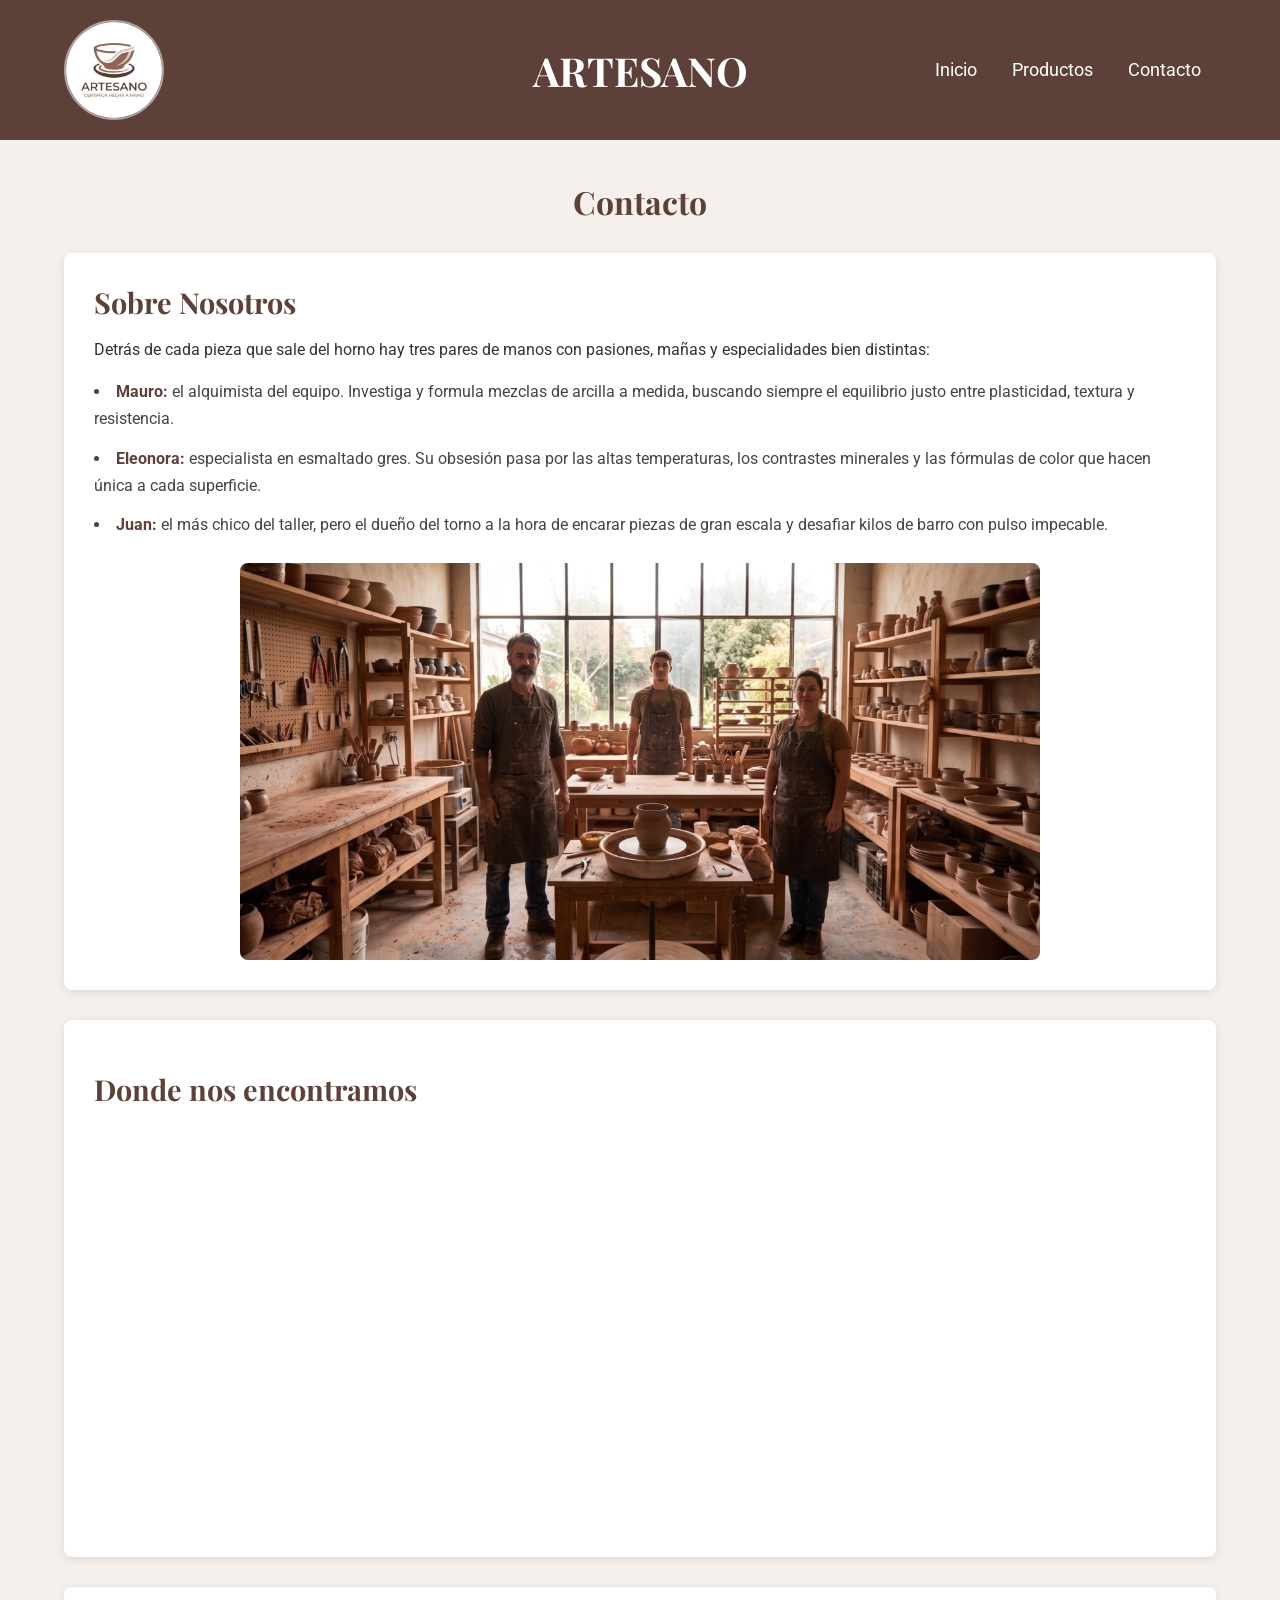
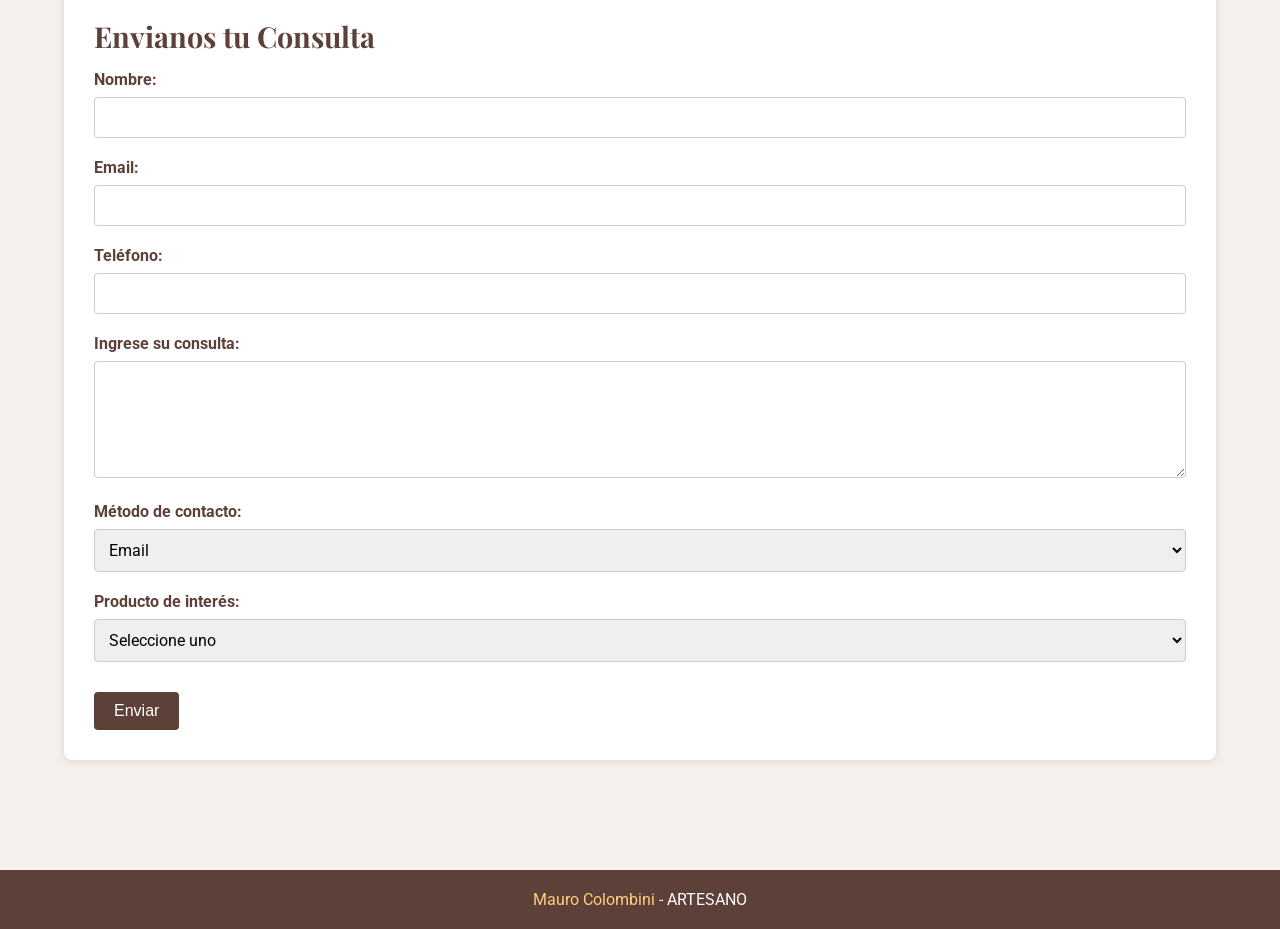
==== pages/contacto.html @ 2f99ccf8 "Primer commit" ====
<!DOCTYPE html>
<html lang="es">
<head>
    <meta charset="UTF-8">
    <meta name="viewport" content="width=device-width, initial-scale=1.0">
    <title>Contacto - Cerámica Artesanal</title>
    <link rel="preconnect" href="https://fonts.googleapis.com">
    <link rel="preconnect" href="https://fonts.gstatic.com" crossorigin>
    <link href="https://fonts.googleapis.com/css2?family=Playfair+Display:wght@400;700&family=Roboto:wght@400;700&display=swap" rel="stylesheet">
    <link rel="stylesheet" href="../css/styles.css">
</head>
<body>
<header class="site-header">
        <div class="site-header__container container">
            <a href="../index.html" class="site-header__logo-link">
                <img src="../img/logo.jpeg" alt="Logo de Cerámica Artesanal" class="site-header__logo">
            </a>
            <h1 class="site-header__title">ARTESANO</h1>
            <nav class="site-nav">
                <ul class="site-nav__list">
                    <li><a href="../index.html" class="site-nav__link">Inicio</a></li>
                    <li><a href="productos.html" class="site-nav__link">Productos</a></li>
                    <li><a href="contacto.html" class="site-nav__link">Contacto</a></li>
                </ul>
            </nav>
        </div>
    </header>

    <main class="site-main">
        <div class="container">
            <h2 class="section-title">Contacto</h2>

            <section class="info-section">
                <h3 class="info-section__title">Sobre Nosotros</h3>
                <p class="info-section__text">Detrás de cada pieza que sale del horno hay tres pares de manos con pasiones, mañas y especialidades bien distintas:</p>
                <ul class="equipo-lista">
                    <li>
                    <strong>Mauro:</strong> el alquimista del equipo. Investiga y formula mezclas de arcilla a medida, buscando siempre el equilibrio justo entre plasticidad, textura y resistencia.
                    </li>
                    <li>
                    <strong>Eleonora:</strong> especialista en esmaltado gres. Su obsesión pasa por las altas temperaturas, los contrastes minerales y las fórmulas de color que hacen única a cada superficie.
                    </li>
                    <li>
                    <strong>Juan:</strong> el más chico del taller, pero el dueño del torno a la hora de encarar piezas de gran escala y desafiar kilos de barro con pulso impecable.
                    </li>
                </ul>

                <img src="../img/taller_nosotros.jpeg" alt="Foto del taller con los tornos y las mesas de trabajo" class="info-section__image">
            </section>

            <section class="info-section">
                <div class="map-container">
                    <h3 class="info-section__title">Donde nos encontramos</h3>
                    <iframe 
                        class="map-container__iframe" 
                        src="https://maps.google.com/maps?q=Jorge+Newbery+3322,+CABA,+Buenos+Aires&t=&z=16&ie=UTF8&iwloc=&output=embed" 
                        allowfullscreen="" 
                        loading="lazy" 
                        referrerpolicy="no-referrer-when-downgrade">
                    </iframe>
                </div>
            </section>

            <section class="info-section">
                <h3 class="info-section__title">Envianos tu Consulta</h3>
                <form action="https://formspree.io/f/mrpbqqre" method="POST">
                    <div class="form-group">
                        <label class="form-group__label" for="nombre">Nombre:</label>
                        <input class="form-group__input" type="text" id="nombre" name="nombre" required>
                    </div>
                    <div class="form-group">
                        <label class="form-group__label" for="email">Email:</label>
                        <input class="form-group__input" type="email" id="email" name="email" required>
                    </div>
                    <div class="form-group">
                        <label class="form-group__label" for="telefono">Teléfono:</label>
                        <input class="form-group__input" type="tel" id="telefono" name="telefono">
                    </div>
                    <div class="form-group">
                        <label class="form-group__label" for="consulta">Ingrese su consulta:</label>
                        <textarea class="form-group__textarea" name="consulta" id="consulta" rows="5" cols="50" required></textarea>
                    </div>
                    <div class="form-group">
                        <label class="form-group__label" for="metodo-contacto">Método de contacto:</label>
                        <select class="form-group__select" name="metodo-contacto" id="metodo-contacto">
                            <option value="email">Email</option>
                            <option value="whatsapp">WhatsApp</option>
                            <option value="telefono">Teléfono</option>
                        </select>
                    </div>
                    <div class="form-group">
                        <label class="form-group__label" for="producto-interes">Producto de interés:</label>
                        <select class="form-group__select" name="producto-interes" id="producto-interes">
                            <option value="">Seleccione uno</option>
                            <option value="plato-gres">Plato en Gres</option>
                            <option value="taza-gres">Taza en Gres</option>
                            <option value="jarra">Jarra</option>
                            <option value="plato-decorativo">Plato Decorativo</option>
                            <option value="cenicero">Cenicero</option>
                            <option value="maceta">Maceta</option>
                            <option value="otro">Otro</option>
                        </select>
                    </div>
                    <button class="btn" type="submit" id="enviar" name="enviar">Enviar</button>
                </form>
            </section>
        </div>
    </main>

    <footer class="site-footer">
        <div class="container">
            <p><a href="mailto:mauroalexis@gmail.com" class="site-footer__link">Mauro Colombini</a> - ARTESANO</p>
        </div>
    </footer>
</body>
</html>
---- css/styles.css ----
/* ========================================
   RESET Y ESTILOS BASE
======================================== */
* {
    margin: 0;
    padding: 0;
    box-sizing: border-box;
}

body {
    font-family: 'Roboto', sans-serif;
    font-size: 16px;
    color: #333333;
    background-color: #f5f0eb;
}

h1, h2, h3 {
    font-family: 'Playfair Display', serif;
}

/* ========================================
   LAYOUT GENERAL - CONTENEDOR
   Usado en header, main y footer para centrar y limitar ancho
======================================== */
.container {
    width: 90%;
    max-width: 1200px;
    margin: 0 auto;
}

/* ========================================
   HEADER
   Barra superior con logo, título y navegación
======================================== */
.site-header {
    background-color: #5d4037;
    color: white;
    padding: 20px 0;
    /* Fijo al hacer scroll */
    position: sticky;
    top: 0;
    z-index: 100;
}

/* Contenedor flex del header: logo | título | nav */
.site-header__container {
    display: flex;
    flex-wrap: wrap;
    align-items: center;
    justify-content: space-between;
    gap: 20px;
}

/* Enlace que envuelve el logo - lleva a index.html */
.site-header__logo-link {
    flex: 1;
    display: flex;
    align-items: center;
    text-decoration: none;
    color: white;
}

/* Imagen del logo - circular con borde */
.site-header__logo {
    width: 100px;
    height: 100px;
    border-radius: 50%;
    object-fit: cover;
    border: 2px solid rgba(255, 255, 255, 0.5);
}

/* Título del sitio (nombre de la marca) */
.site-header__title {
    font-size: 2.5rem;
    margin: 0;
}

/* Navegación principal */
.site-nav {
    flex: 1;
}

.site-nav__list {
    display: flex;
    justify-content: flex-end;
    gap: 5px;
    list-style: none;
}

.site-nav__link {
    text-decoration: none;
    color: white;
    font-size: 1.1rem;
    padding: 8px 15px;
    border-radius: 4px;
    transition: background-color 0.3s;
}

.site-nav__link:hover {
    background-color: #8d6e63;
    cursor: pointer;
}

/* ========================================
   MAIN - ÁREA PRINCIPAL DE CONTENIDO
======================================== */
.site-main {
    padding: 40px 0;
    min-height: 70vh;
}

/* ========================================
   PORTADA / HERO (solo index.html)
   Sección de bienvenida con título y subtítulo
======================================== */
.portada {
    background-color: #8d6e63;
    color: white;
    text-align: center;
    padding: 60px 20px;
    margin-bottom: 40px;
    border-radius: 8px;
}

.portada__title {
    font-size: 2.5rem;
    margin-bottom: 15px;
}

.portada__subtitle {
    font-size: 1.2rem;
    font-family: 'Roboto', sans-serif;
    max-width: 600px;
    margin: 0 auto;
}

/* ========================================
   SECCIONES Y TÍTULOS DE SECCIÓN
======================================== */
.section-title {
    text-align: center;
    font-size: 2rem;
    color: #5d4037;
    margin-bottom: 30px;
}

.products-section {
    margin-bottom: 40px;
}

/* ========================================
   TARJETAS / CARDS - PRODUCTOS
   Grid de productos con imagen, info y botón
======================================== */
.cards {
    display: flex;
    flex-wrap: wrap;
    justify-content: center;
    gap: 25px;
    margin-bottom: 40px;
}

.card {
    background-color: white;
    border-radius: 8px;
    overflow: hidden;
    width: 300px;
    box-shadow: 0 2px 8px rgba(0, 0, 0, 0.1);
}

.card__image {
    width: 100%;
    height: 200px;
    object-fit: cover;
    background-color: #d7ccc8;
    display: block;
    border-radius: 8px 8px 0 0;
}

.card__content {
    display: flex;
    flex-direction: column;
    align-items: center;
    padding: 20px;
}

.card__title {
    color: #5d4037;
    margin-bottom: 10px;
    font-size: 1.3rem;
}

.card__description {
    color: #666666;
    margin-bottom: 15px;
    line-height: 1.5;
}

.card__price {
    color: #2e7d32;
    font-weight: bold;
    font-size: 1.3rem;
}

/* ========================================
   BOTONES
======================================== */
.btn {
    display: inline-block;
    background-color: #5d4037;
    color: white;
    padding: 10px 20px;
    text-decoration: none;
    border-radius: 4px;
    border: none;
    cursor: pointer;
    font-size: 1rem;
    margin-top: 10px;
}

.btn:hover {
    background-color: #3e2723;
}

/* Botón deshabilitado (sin stock) */
.btn--disabled,
.btn--disabled:hover {
    background-color: #bdbdbd;
    color: #757575;
    pointer-events: none;
}

/* ========================================
   SECCIONES INFORMATIVAS (info-section)
   Bloques con fondo blanco, sombra y padding
   Usados en: sobre taller, mapa, formulario, equipo
======================================== */
.info-section {
    background-color: white;
    padding: 30px;
    border-radius: 8px;
    margin-bottom: 30px;
    box-shadow: 0 2px 8px rgba(0, 0, 0, 0.1);
}

.info-section__title {
    color: #5d4037;
    margin-bottom: 15px;
    font-size: 1.8rem;
}

.info-section__text {
    line-height: 1.7;
    margin-bottom: 15px;
}

.info-section__image {
    width: 100%;
    max-width: 800px;
    border-radius: 8px;
    margin-top: 25px;
    margin-left: auto;
    margin-right: auto;
    background-color: #d7ccc8;
    display: block;
}

/* ========================================
   MAPA - CONTENEDOR DE IFRAME
======================================== */
.map-container {
    margin-top: 20px;
    border-radius: 8px;
    overflow: hidden;
}

.map-container__iframe {
    width: 100%;
    height: 400px;
    border: none;
    border-radius: 8px;
}

/* ========================================
   TABLA DE PRODUCTOS (productos.html)
======================================== */
.products-table {
    width: 100%;
    border-collapse: collapse;
    margin: 20px 0;
    background-color: white;
    border-radius: 8px;
    overflow: hidden;
    box-shadow: 0 2px 8px rgba(0, 0, 0, 0.1);
}

.products-table th {
    background-color: #5d4037;
    color: white;
    padding: 15px;
    text-align: left;
    font-size: 1.1rem;
}

.products-table td {
    padding: 12px 15px;
    border-bottom: 1px solid #e0e0e0;
}

.products-table tr:hover {
    background-color: #efebe9;
}

.products-table .stock-yes {
    color: #2e7d32;
    font-weight: bold;
}

.products-table .stock-no {
    color: #c62828;
    font-weight: bold;
}

/* ========================================
   FORMULARIO DE CONTACTO (contacto.html)
======================================== */
.contact-form {
    background-color: white;
    padding: 30px;
    border-radius: 8px;
    box-shadow: 0 2px 8px rgba(0, 0, 0, 0.1);
    max-width: 600px;
    margin: 0 auto;
}

.form-group {
    margin-bottom: 20px;
}

.form-group__label {
    display: block;
    margin-bottom: 8px;
    font-weight: bold;
    color: #5d4037;
}

.form-group__input,
.form-group__textarea,
.form-group__select {
    width: 100%;
    padding: 10px;
    border: 1px solid #ccc;
    border-radius: 4px;
    font-size: 1rem;
    font-family: 'Roboto', sans-serif;
}

.form-group__textarea {
    resize: vertical;
}

/* ========================================
   FOOTER
======================================== */
.site-footer {
    background-color: #5d4037;
    color: white;
    text-align: center;
    padding: 20px 0;
    margin-top: 40px;
}

.site-footer__link {
    color: #ffcc80;
    text-decoration: none;
}

.site-footer__link:hover {
    text-decoration: underline;
}

/* ========================================
   LISTA DEL EQUIPO (contacto.html)
======================================== */
.equipo-lista {
    list-style-position: inside;
    margin-bottom: 25px;
}

.equipo-lista li {
    line-height: 1.7;
    margin-bottom: 12px;
    color: #444444;
}

.equipo-lista li strong {
    color: #5d4037;
}
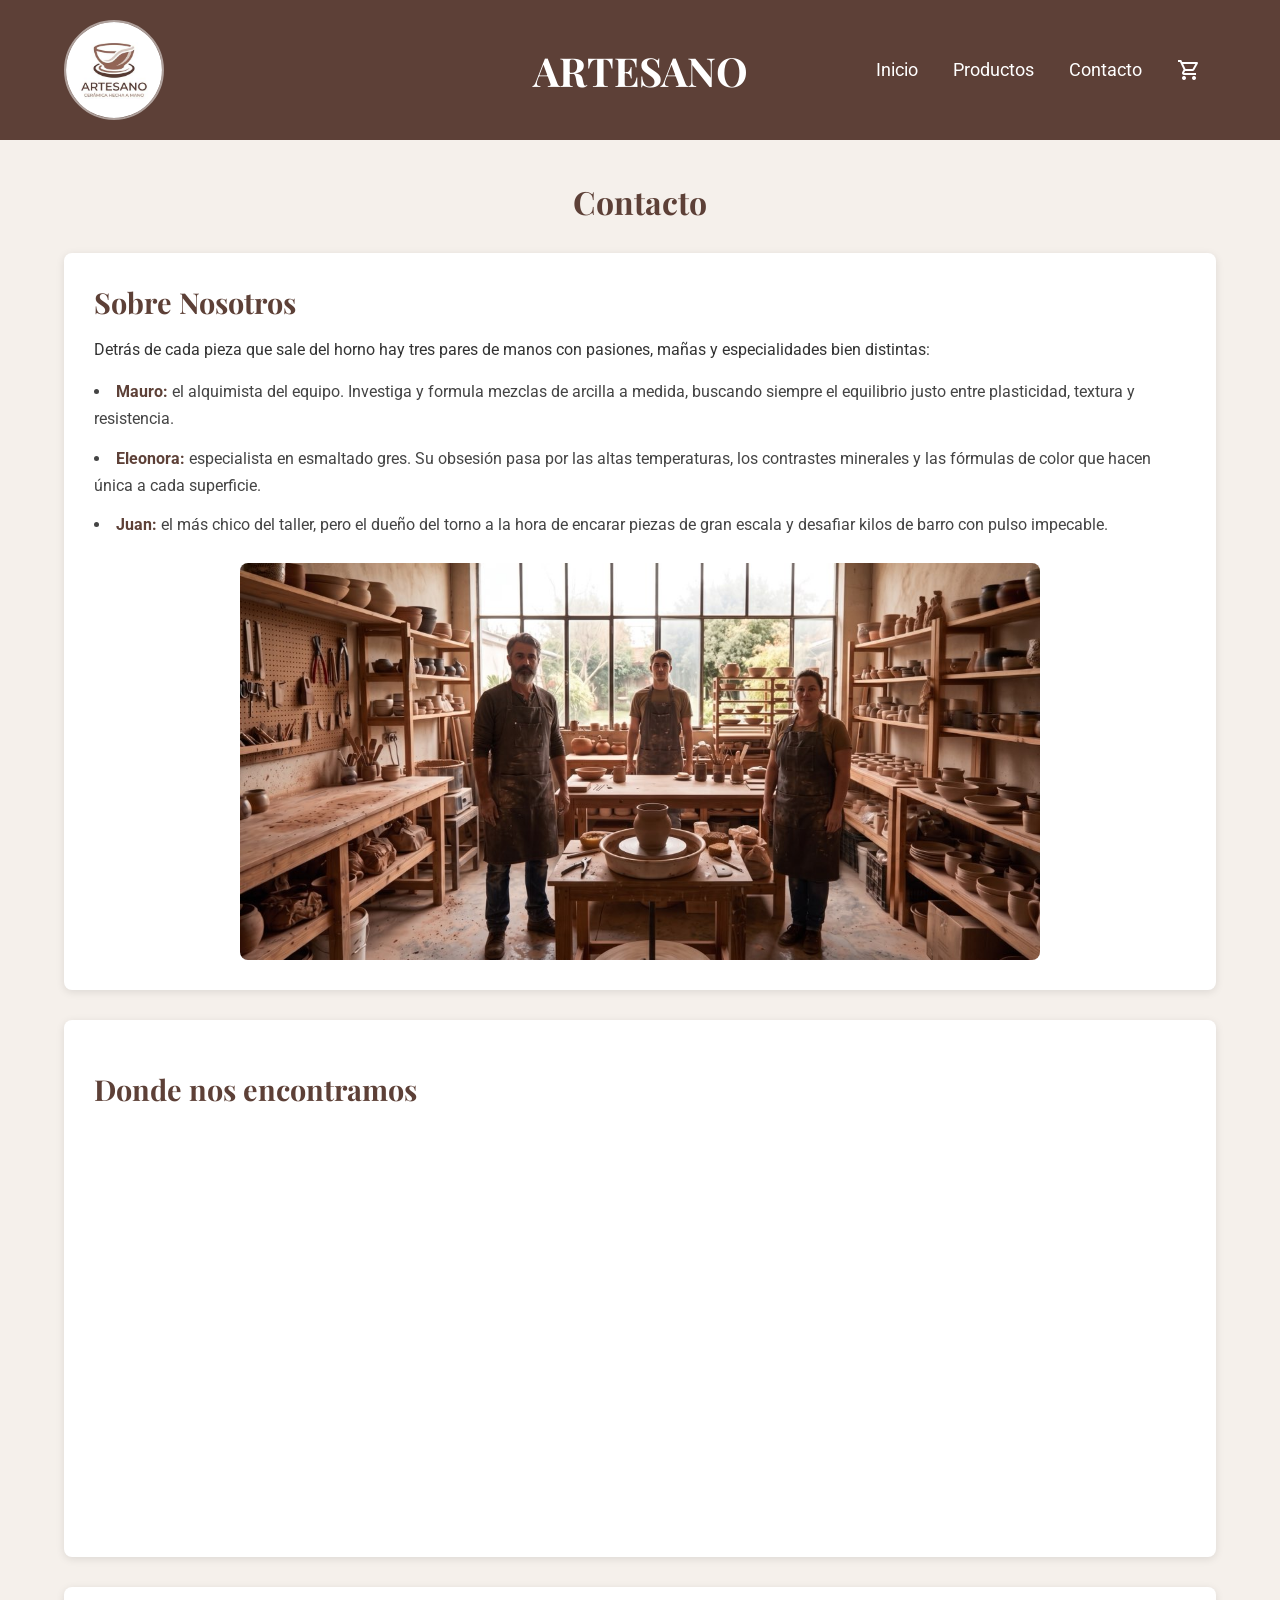
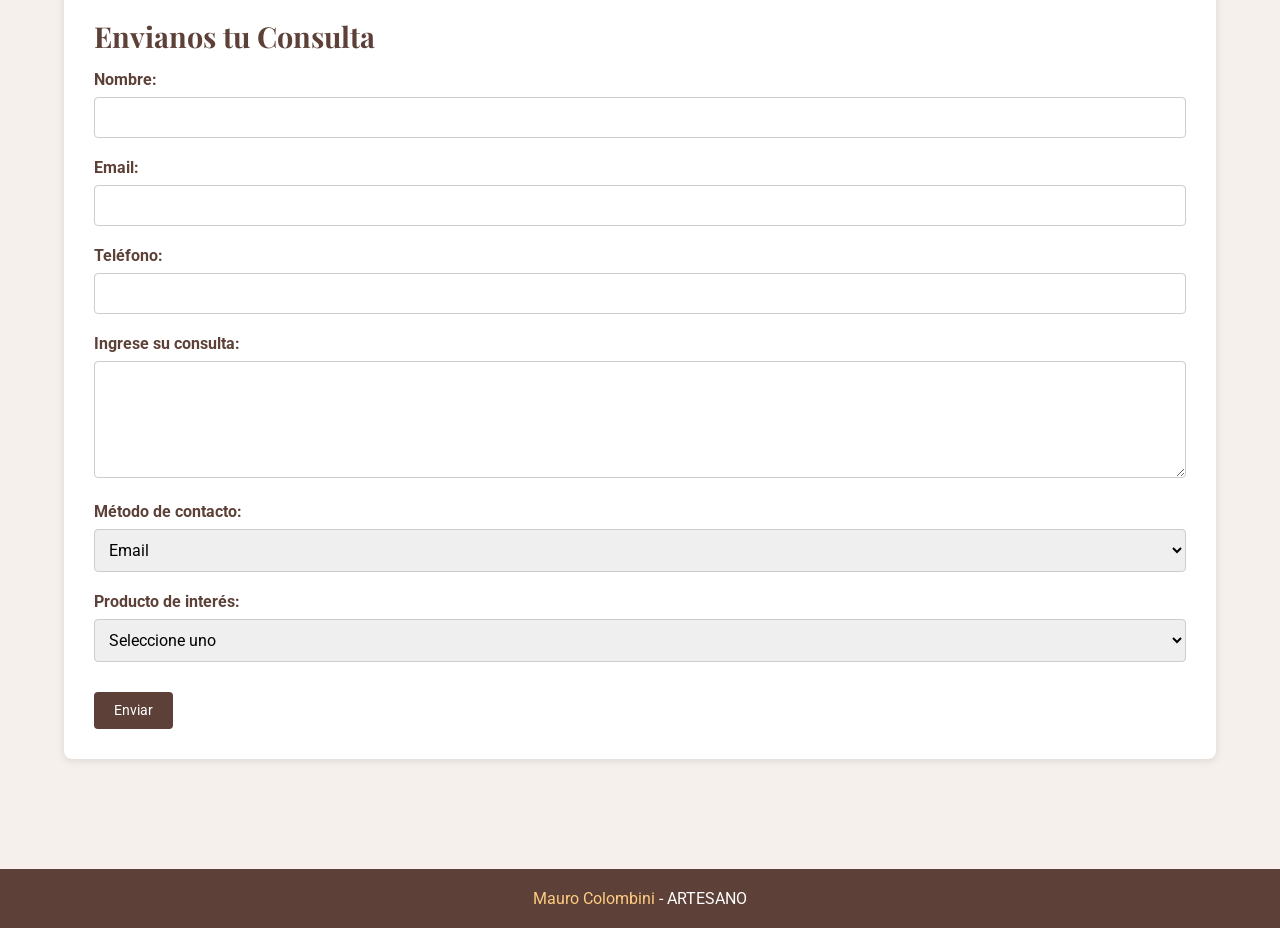
==== commit 40af5be7: "Agregado del carrito de compras" ====
--- a/pages/contacto.html
+++ b/pages/contacto.html
@@ -4,9 +4,8 @@
     <meta charset="UTF-8">
     <meta name="viewport" content="width=device-width, initial-scale=1.0">
     <title>Contacto - Cerámica Artesanal</title>
-    <link rel="preconnect" href="https://fonts.googleapis.com">
-    <link rel="preconnect" href="https://fonts.gstatic.com" crossorigin>
     <link href="https://fonts.googleapis.com/css2?family=Playfair+Display:wght@400;700&family=Roboto:wght@400;700&display=swap" rel="stylesheet">
+    <link href="https://fonts.googleapis.com/css2?family=Material+Symbols+Outlined:opsz,wght,FILL,GRAD@24,400,0,0&display=block" rel="stylesheet">
     <link rel="stylesheet" href="../css/styles.css">
 </head>
 <body>
@@ -21,6 +20,7 @@
                     <li><a href="../index.html" class="site-nav__link">Inicio</a></li>
                     <li><a href="productos.html" class="site-nav__link">Productos</a></li>
                     <li><a href="contacto.html" class="site-nav__link">Contacto</a></li>
+                    <li><a href="carrito.html" class="carrito-icono" aria-label="Carrito de compras"><span class="material-symbols-outlined" aria-hidden="true">shopping_cart</span><span id="contador-carrito"></span></a></li>
                 </ul>
             </nav>
         </div>
@@ -112,5 +112,6 @@
             <p><a href="mailto:mauroalexis@gmail.com" class="site-footer__link">Mauro Colombini</a> - ARTESANO</p>
         </div>
     </footer>
+    <script type="module" src="../js/contador.js"></script>
 </body>
 </html>
--- a/css/styles.css
+++ b/css/styles.css
@@ -12,6 +12,10 @@
     font-size: 16px;
     color: #333333;
     background-color: #f5f0eb;
+    /* Columna de al menos la altura de la pantalla: el footer queda siempre abajo */
+    display: flex;
+    flex-direction: column;
+    min-height: 100vh;
 }
 
 h1, h2, h3 {
@@ -83,6 +87,7 @@
 .site-nav__list {
     display: flex;
     justify-content: flex-end;
+    align-items: center;
     gap: 5px;
     list-style: none;
 }
@@ -101,12 +106,65 @@
     cursor: pointer;
 }
 
+/* Icono del carrito: misma medida y estilo que los otros enlaces del menú */
+.carrito-icono {
+    position: relative;
+    display: inline-block;
+    color: white;                /* el icono usa este color */
+    padding: 8px 15px;           /* igual que .site-nav__link */
+    font-size: 1.1rem;
+    text-decoration: none;
+    border-radius: 4px;
+    transition: background-color 0.3s;
+}
+
+.carrito-icono:hover,
+.carrito-icono:focus-visible {
+    background-color: #8d6e63;   /* mismo hover que los otros enlaces */
+    outline: none;
+}
+
+.carrito-icono:focus-visible {
+    outline: 2px solid white;
+}
+
+/* Icono de Material Symbols: toma el color del texto (white) */
+.carrito-icono .material-symbols-outlined {
+    display: block;
+    font-size: 1.5rem;
+}
+
+/* Globito con la cantidad de productos, en la esquina del icono */
+#contador-carrito {
+    position: absolute;
+    top: 0;
+    right: -2px;            /* pegado a la esquina del icono */
+    min-width: 20px;
+    height: 20px;
+    padding: 0 5px;
+    display: flex;
+    align-items: center;
+    justify-content: center;
+    font-family: "Roboto", sans-serif;
+    font-size: 0.8rem;
+    font-weight: 700;
+    color: #3e2723;              /* marrón oscuro de la paleta */
+    background-color: #d7ccc8;   /* beige de la paleta (el de las tarjetas) */
+    border: 2px solid #5d4037;   /* borde del color del header para separarlo */
+    border-radius: 999px;
+}
+
+/* Si el carrito está vacío no se muestra el globito */
+#contador-carrito:empty {
+    display: none;
+}
+
 /* ========================================
    MAIN - ÁREA PRINCIPAL DE CONTENIDO
 ======================================== */
 .site-main {
     padding: 40px 0;
-    min-height: 70vh;
+    flex: 1; /* ocupa el espacio libre y empuja el footer hacia abajo */
 }
 
 /* ========================================
@@ -166,6 +224,8 @@
     overflow: hidden;
     width: 300px;
     box-shadow: 0 2px 8px rgba(0, 0, 0, 0.1);
+    display: flex;
+    flex-direction: column;
 }
 
 .card__image {
@@ -182,6 +242,7 @@
     flex-direction: column;
     align-items: center;
     padding: 20px;
+    flex: 1;
 }
 
 .card__title {
@@ -220,6 +281,11 @@
 
 .btn:hover {
     background-color: #3e2723;
+}
+
+/* Dentro de la tarjeta, empuja el botón al fondo para alinear todos */
+.card__content .btn {
+    margin-top: auto;
 }
 
 /* Botón deshabilitado (sin stock) */
@@ -395,4 +461,109 @@
 
 .equipo-lista li strong {
     color: #5d4037;
-}+}
+
+/* ========================================
+   CARRITO (carrito.html)
+======================================== */
+/* Tabla: precio, cantidad y subtotal centrados; botón pegado a la derecha */
+.carrito-tabla th,
+.carrito-tabla td {
+    vertical-align: middle;
+}
+
+.carrito-tabla th:nth-child(n+2),
+.carrito-tabla td:nth-child(n+2) {
+    text-align: center;
+}
+
+.carrito-tabla th:last-child,
+.carrito-tabla td:last-child {
+    text-align: right;
+}
+
+/* Fila del total: coloreada como el encabezado, etiqueta a la izquierda y monto bajo Subtotal */
+.carrito-tabla tfoot td {
+    background-color: #5d4037;
+    color: white;
+    border-bottom: none;
+    padding: 18px 15px;
+    font-weight: 700;
+}
+
+.carrito-tabla td.carrito-total__etiqueta {
+    text-align: left;
+    font-size: 1.4rem;
+}
+
+.carrito-tabla td.carrito-total__monto {
+    text-align: center;
+    font-size: 1.6rem;
+}
+
+/* Botones debajo del total: Vaciar (secundario) y Comprar (principal) */
+.acciones-carrito {
+    display: flex;
+    justify-content: flex-end;
+    flex-wrap: wrap;
+    gap: 12px;
+    margin-top: 20px;
+}
+
+.acciones-carrito .btn {
+    margin-top: 0;
+}
+
+/* Los <button> necesitan reset para verse igual que los enlaces .btn */
+button.btn {
+    border: none;
+    cursor: pointer;
+    font-family: inherit;
+    font-size: 0.9rem;
+}
+
+/* Botón secundario: solo contorno */
+.btn--secundario,
+button.btn--secundario {
+    background-color: transparent;
+    color: #5d4037;
+    border: 2px solid #5d4037;
+}
+
+.btn--secundario:hover {
+    background-color: #5d4037;
+    color: white;
+}
+
+/* En pantallas chicas la tabla se desplaza de costado en vez de romper el diseño */
+#contenedor-carrito {
+    overflow-x: auto;
+}
+
+/* Mensaje de carrito vacío */
+.carrito-vacio {
+    display: flex;
+    flex-direction: column;
+    align-items: center;
+    gap: 12px;
+    padding: 50px 20px;
+    text-align: center;
+    background-color: white;
+    border-radius: 8px;
+    box-shadow: 0 2px 8px rgba(0, 0, 0, 0.1);
+}
+
+.carrito-vacio .material-symbols-outlined {
+    font-size: 4rem;
+    color: #8d6e63;
+}
+
+.carrito-vacio__titulo {
+    font-size: 1.5rem;
+    color: #5d4037;
+}
+
+.carrito-vacio__texto {
+    color: #666666;
+    margin-bottom: 8px;
+}
